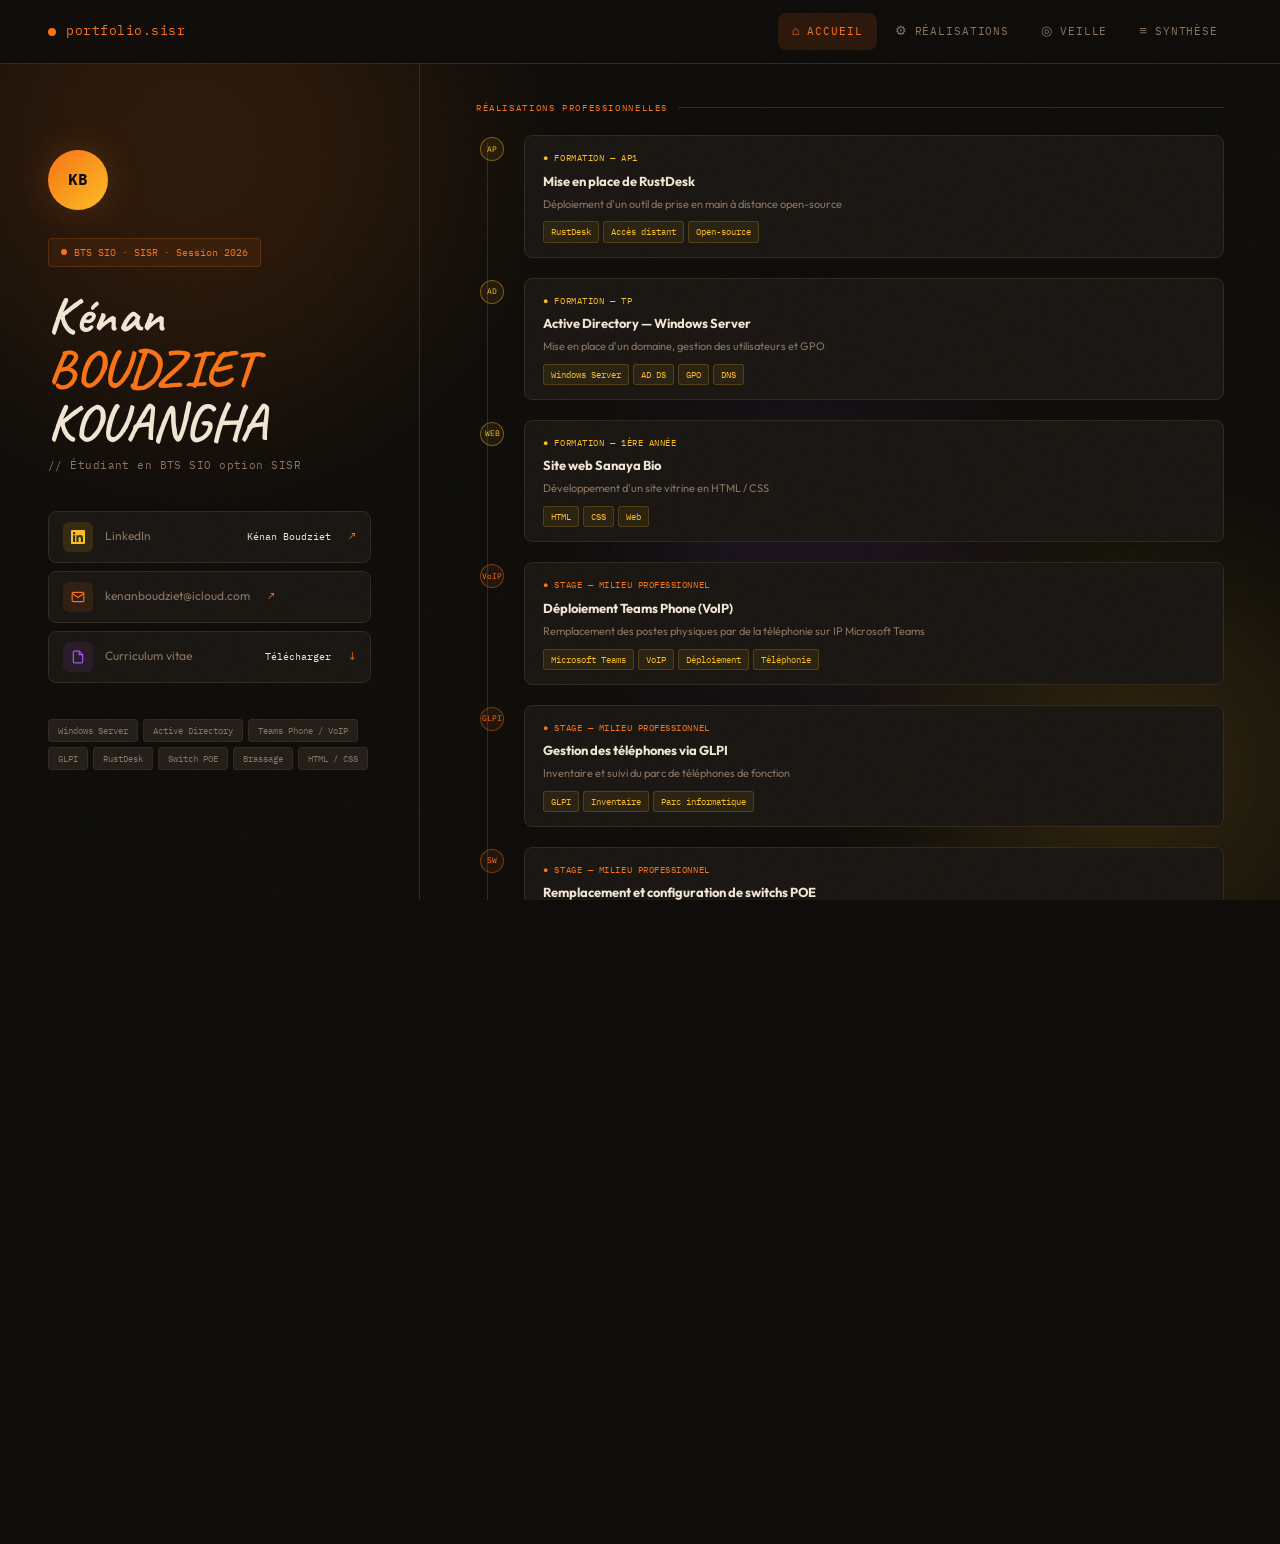
==== index.html @ 35368028 "Add files via upload" ====
<!DOCTYPE html>
<html lang="fr">
<head>
  <meta charset="UTF-8">
  <meta name="viewport" content="width=device-width, initial-scale=1.0">
  <title>Portfolio E5 — Kénan BOUDZIET KOUANGHA</title>
  <link rel="stylesheet" href="style.css">
  <style>
    html, body { height: 100%; margin: 0; overflow-x: hidden; }
    body > main { display: none; }

    /* ── ORBES ANIMÉES ── */
    .bg-orbs { position: fixed; inset: 0; pointer-events: none; z-index: 0; overflow: hidden; }
    .orb { position: absolute; border-radius: 50%; filter: blur(90px); opacity: .12; animation: drift 18s ease-in-out infinite; }
    .orb1 { width: 500px; height: 500px; background: var(--accent); top: -100px; left: -60px; animation-delay: 0s; }
    .orb2 { width: 380px; height: 380px; background: var(--accent2); bottom: -60px; right: -40px; animation-delay: -7s; }
    .orb3 { width: 280px; height: 280px; background: #a855f7; top: 45%; left: 52%; animation-delay: -13s; }
    @keyframes drift {
      0%,100% { transform: translate(0,0) scale(1); }
      33%  { transform: translate(28px,-36px) scale(1.07); }
      66%  { transform: translate(-18px,28px) scale(.94); }
    }

    /* ── LAYOUT SPLIT ── */
    .split {
      display: grid;
      grid-template-columns: 420px 1fr;
      min-height: 100vh;
      position: relative; z-index: 1;
    }

    /* ── PANEL GAUCHE ── */
    .left-panel {
      display: flex; flex-direction: column; justify-content: center;
      padding: 80px 48px 60px;
      border-right: 1px solid #242d40;
      position: sticky; top: 0; height: 100vh;
      overflow: hidden;
    }

    .avatar {
      width: 60px; height: 60px; border-radius: 50%;
      background: linear-gradient(135deg, var(--accent), var(--accent2));
      display: flex; align-items: center; justify-content: center;
      font-family: var(--mono); font-size: 16px; font-weight: 700;
      color: var(--bg); margin-bottom: 28px;
      box-shadow: 0 0 36px rgba(249,115,22,.22);
    }

    .badge-status {
      display: inline-flex; align-items: center; gap: 7px;
      background: rgba(249,115,22,.07); border: 1px solid rgba(249,115,22,.18);
      border-radius: 4px; padding: 5px 12px;
      font-family: var(--mono); font-size: 10px; color: var(--accent);
      width: fit-content; margin-bottom: 22px;
    }
    .badge-status .p { width: 6px; height: 6px; border-radius: 50%; background: var(--accent); animation: blink 2s ease infinite; }
    @keyframes blink { 0%,100%{opacity:1} 50%{opacity:.3} }

    .hero-name {
      font-family: var(--hand);
      font-size: clamp(38px, 4vw, 60px);
      font-weight: 800; line-height: 1.05;
      color: var(--text); margin-bottom: 6px;
      letter-spacing: .01em;
    }
    .hero-name .acc { color: var(--accent); }

    .hero-role {
      font-family: var(--mono); font-size: 11px;
      color: var(--muted); margin-bottom: 36px; letter-spacing: .04em;
    }

    /* ── LIENS ── */
    .links { display: flex; flex-direction: column; gap: 8px; margin-bottom: 36px; }
    .lk {
      display: flex; align-items: center; gap: 12px;
      padding: 10px 14px;
      border: 1px solid var(--border); border-radius: 8px;
      text-decoration: none; color: var(--muted);
      background: var(--surface); font-size: 12px;
      transition: all .2s;
    }
    .lk:hover { border-color: var(--accent); color: var(--accent); background: rgba(249,115,22,.04); transform: translateX(4px); }
    .lk-ico {
      width: 30px; height: 30px; border-radius: 6px; flex-shrink: 0;
      display: flex; align-items: center; justify-content: center; font-size: 14px;
    }
    .ic-li { background: rgba(251,191,36,.12); }
    .ic-ml { background: rgba(249,115,22,.1); }
    .ic-cv { background: rgba(168,85,247,.1); }
    .lk-val { font-family: var(--mono); font-size: 10px; color: var(--text); margin-left: auto; }
    .lk-arr { font-family: var(--mono); font-size: 11px; color: var(--accent); margin-left: 6px; }

    /* ── SKILLS ── */
    .skills { display: flex; flex-wrap: wrap; gap: 5px; }
    .sk {
      background: var(--surface2); border: 1px solid var(--border);
      border-radius: 3px; padding: 3px 9px;
      font-family: var(--mono); font-size: 9px; color: var(--muted);
      transition: all .2s; cursor: default;
    }
    .sk:hover { border-color: var(--accent); color: var(--accent); }

    /* ── PANEL DROIT ── */
    .right-panel {
      padding: 100px 56px 60px;
      overflow-y: auto;
    }

    .sec-lbl {
      font-family: var(--mono); font-size: 9px;
      letter-spacing: .18em; text-transform: uppercase;
      color: var(--accent); margin-bottom: 20px;
      display: flex; align-items: center; gap: 10px;
    }
    .sec-lbl::after { content:''; flex:1; height:1px; background: var(--border); }

    /* ── TIMELINE ── */
    .timeline { position: relative; padding-left: 4px; }
    .timeline::before {
      content: ''; position: absolute; left: 11px; top: 8px; bottom: 0;
      width: 1px; background: var(--border);
    }
    .tl { display: flex; gap: 20px; margin-bottom: 20px; position: relative; }
    .tl-dot {
      width: 24px; height: 24px; border-radius: 50%; flex-shrink: 0;
      border: 1px solid var(--border); background: var(--surface2);
      display: flex; align-items: center; justify-content: center;
      font-family: var(--mono); font-size: 8px; color: var(--accent);
      position: relative; z-index: 1; margin-top: 2px;
    }
    .tl-dot.pro { border-color: rgba(249,115,22,.4); background: rgba(249,115,22,.08); }
    .tl-dot.sch { border-color: rgba(251,191,36,.4); background: rgba(251,191,36,.08); color: var(--accent2); }
    .tl-card {
      flex: 1; background: var(--surface); border: 1px solid var(--border);
      border-radius: 8px; padding: 14px 18px;
      text-decoration: none; color: inherit; display: block;
      transition: border-color .2s, transform .15s;
    }
    .tl-card:hover { border-color: rgba(249,115,22,.3); transform: translateX(3px); }
    .tl-type { font-family: var(--mono); font-size: 9px; color: var(--accent); margin-bottom: 4px; letter-spacing: .06em; text-transform: uppercase; }
    .tl-type.b { color: var(--accent2); }
    .tl-title { font-size: 13px; font-weight: 700; color: var(--text); margin-bottom: 3px; }
    .tl-meta  { font-size: 11px; color: var(--muted); }
    .tl-tags  { display: flex; flex-wrap: wrap; gap: 4px; margin-top: 8px; }
    .tl-tag {
      background: rgba(251,191,36,.08); border: 1px solid rgba(251,191,36,.18);
      color: var(--accent2); border-radius: 3px; padding: 2px 7px;
      font-family: var(--mono); font-size: 9px;
    }

    /* ── NAV CARDS ── */
    .nav-grid { display: grid; grid-template-columns: 1fr 1fr; gap: 12px; }
    .nc {
      background: var(--surface); border: 1px solid var(--border);
      border-radius: 8px; padding: 16px 18px;
      text-decoration: none; color: inherit;
      transition: all .2s; position: relative; overflow: hidden;
    }
    .nc:hover { border-color: rgba(249,115,22,.35); background: rgba(249,115,22,.02); }
    .nc-num { font-family: var(--mono); font-size: 24px; font-weight: 700; color: rgba(249,115,22,.15); margin-bottom: 8px; }
    .nc-title { font-size: 13px; font-weight: 700; color: var(--text); margin-bottom: 3px; }
    .nc-desc  { font-size: 11px; color: var(--muted); }
    .nc-arr   { font-family: var(--mono); font-size: 11px; color: var(--accent); margin-top: 10px; }

    @media (max-width: 900px) {
      .split { grid-template-columns: 1fr; }
      .left-panel { position: static; height: auto; padding: 100px 24px 36px; border-right: none; border-bottom: 1px solid var(--border); }
      .right-panel { padding: 36px 24px 60px; }
      .nav-grid { grid-template-columns: 1fr; }
    }
  </style>
</head>
<body>

<div class="bg-orbs">
  <div class="orb orb1"></div>
  <div class="orb orb2"></div>
  <div class="orb orb3"></div>
</div>

<nav>
  <a href="index.html" class="nav-brand"><div class="dot"></div>portfolio.sisr</a>
  <ul class="nav-links">
    <li><a href="index.html" class="active"><span class="icon">⌂</span><span>Accueil</span></a></li>
    <li><a href="realisations.html"><span class="icon">⚙</span><span>Réalisations</span></a></li>
    <li><a href="veille.html"><span class="icon">◎</span><span>Veille</span></a></li>
    <li><a href="synthese.html"><span class="icon">≡</span><span>Synthèse</span></a></li>
  </ul>
</nav>

<div class="split">

  <!-- ══ GAUCHE ══ -->
  <aside class="left-panel">
    <div class="avatar">KB</div>

    <div class="badge-status"><div class="p"></div>BTS SIO · SISR · Session 2026</div>

    <h1 class="hero-name">
      Kénan<br>
      <span class="acc">BOUDZIET</span><br>
      KOUANGHA
    </h1>
    <div class="hero-role">// Étudiant en BTS SIO option SISR</div>

    <div class="links">
      <a href="https://linkedin.com/in/TON-PROFIL" target="_blank" class="lk">
        <div class="lk-ico ic-li">
          <svg width="14" height="14" fill="var(--accent2)" viewBox="0 0 24 24"><path d="M20.447 20.452h-3.554v-5.569c0-1.328-.027-3.037-1.852-3.037-1.853 0-2.136 1.445-2.136 2.939v5.667H9.351V9h3.414v1.561h.046c.477-.9 1.637-1.85 3.37-1.85 3.601 0 4.267 2.37 4.267 5.455v6.286zM5.337 7.433a2.062 2.062 0 0 1-2.063-2.065 2.064 2.064 0 1 1 2.063 2.065zm1.782 13.019H3.555V9h3.564v11.452zM22.225 0H1.771C.792 0 0 .774 0 1.729v20.542C0 23.227.792 24 1.771 24h20.451C23.2 24 24 23.227 24 22.271V1.729C24 .774 23.2 0 22.222 0h.003z"/></svg>
        </div>
        LinkedIn
        <span class="lk-val">Kénan Boudziet</span>
        <span class="lk-arr">↗</span>
      </a>
      <a href="mailto:kenanboudziet@icloud.com" class="lk">
        <div class="lk-ico ic-ml">
          <svg width="14" height="14" fill="none" stroke="var(--accent)" stroke-width="2" viewBox="0 0 24 24"><path d="M4 4h16c1.1 0 2 .9 2 2v12c0 1.1-.9 2-2 2H4c-1.1 0-2-.9-2-2V6c0-1.1.9-2 2-2z"/><polyline points="22,6 12,13 2,6"/></svg>
        </div>
        kenanboudziet@icloud.com
        <span class="lk-arr">↗</span>
      </a>
      <a href="assets/cv.pdf" target="_blank" class="lk">
        <div class="lk-ico ic-cv">
          <svg width="14" height="14" fill="none" stroke="#a855f7" stroke-width="2" viewBox="0 0 24 24"><path d="M14 2H6a2 2 0 0 0-2 2v16a2 2 0 0 0 2 2h12a2 2 0 0 0 2-2V8z"/><polyline points="14,2 14,8 20,8"/></svg>
        </div>
        Curriculum vitae
        <span class="lk-val">Télécharger</span>
        <span class="lk-arr">↓</span>
      </a>
    </div>

    <div class="skills">
      <span class="sk">Windows Server</span>
      <span class="sk">Active Directory</span>
      <span class="sk">Teams Phone / VoIP</span>
      <span class="sk">GLPI</span>
      <span class="sk">RustDesk</span>
      <span class="sk">Switch POE</span>
      <span class="sk">Brassage</span>
      <span class="sk">HTML / CSS</span>
    </div>
  </aside>

  <!-- ══ DROITE ══ -->
  <section class="right-panel">

    <div class="sec-lbl">Réalisations professionnelles</div>

    <div class="timeline">

      <!-- FORMATION -->
      <div class="tl">
        <div class="tl-dot sch">AP</div>
        <a href="realisations.html" class="tl-card">
          <div class="tl-type b">● Formation — AP1</div>
          <div class="tl-title">Mise en place de RustDesk</div>
          <div class="tl-meta">Déploiement d'un outil de prise en main à distance open-source</div>
          <div class="tl-tags"><span class="tl-tag">RustDesk</span><span class="tl-tag">Accès distant</span><span class="tl-tag">Open-source</span></div>
        </a>
      </div>

      <div class="tl">
        <div class="tl-dot sch">AD</div>
        <a href="realisations.html" class="tl-card">
          <div class="tl-type b">● Formation — TP</div>
          <div class="tl-title">Active Directory — Windows Server</div>
          <div class="tl-meta">Mise en place d'un domaine, gestion des utilisateurs et GPO</div>
          <div class="tl-tags"><span class="tl-tag">Windows Server</span><span class="tl-tag">AD DS</span><span class="tl-tag">GPO</span><span class="tl-tag">DNS</span></div>
        </a>
      </div>

      <div class="tl">
        <div class="tl-dot sch">WEB</div>
        <a href="realisations.html" class="tl-card">
          <div class="tl-type b">● Formation — 1ère année</div>
          <div class="tl-title">Site web Sanaya Bio</div>
          <div class="tl-meta">Développement d'un site vitrine en HTML / CSS</div>
          <div class="tl-tags"><span class="tl-tag">HTML</span><span class="tl-tag">CSS</span><span class="tl-tag">Web</span></div>
        </a>
      </div>

      <!-- STAGE -->
      <div class="tl">
        <div class="tl-dot pro">VoIP</div>
        <a href="realisations.html" class="tl-card">
          <div class="tl-type">● Stage — Milieu professionnel</div>
          <div class="tl-title">Déploiement Teams Phone (VoIP)</div>
          <div class="tl-meta">Remplacement des postes physiques par de la téléphonie sur IP Microsoft Teams</div>
          <div class="tl-tags"><span class="tl-tag">Microsoft Teams</span><span class="tl-tag">VoIP</span><span class="tl-tag">Déploiement</span><span class="tl-tag">Téléphonie</span></div>
        </a>
      </div>

      <div class="tl">
        <div class="tl-dot pro">GLPI</div>
        <a href="realisations.html" class="tl-card">
          <div class="tl-type">● Stage — Milieu professionnel</div>
          <div class="tl-title">Gestion des téléphones via GLPI</div>
          <div class="tl-meta">Inventaire et suivi du parc de téléphones de fonction</div>
          <div class="tl-tags"><span class="tl-tag">GLPI</span><span class="tl-tag">Inventaire</span><span class="tl-tag">Parc informatique</span></div>
        </a>
      </div>

      <div class="tl">
        <div class="tl-dot pro">SW</div>
        <a href="realisations.html" class="tl-card">
          <div class="tl-type">● Stage — Milieu professionnel</div>
          <div class="tl-title">Remplacement et configuration de switchs POE</div>
          <div class="tl-meta">Brassage, déballage, montage et configuration réseau de nouveaux équipements</div>
          <div class="tl-tags"><span class="tl-tag">Switch POE</span><span class="tl-tag">Brassage</span><span class="tl-tag">Réseau</span><span class="tl-tag">Configuration</span></div>
        </a>
      </div>

    </div>

    <div style="height:1px;background:#242d40;margin:36px 0;"></div>

    <div class="sec-lbl">Sections du portfolio</div>
    <div class="nav-grid">
      <a href="realisations.html" class="nc">
        <div class="nc-num">01</div>
        <div class="nc-title">Réalisations</div>
        <div class="nc-desc">Fiches détaillées de chaque réalisation</div>
        <div class="nc-arr">Voir →</div>
      </a>
      <a href="veille.html" class="nc">
        <div class="nc-num">02</div>
        <div class="nc-title">Veille technologique</div>
        <div class="nc-desc">Articles et démarche de veille</div>
        <div class="nc-arr">Voir →</div>
      </a>
      <a href="synthese.html" class="nc">
        <div class="nc-num">03</div>
        <div class="nc-title">Tableau de synthèse</div>
        <div class="nc-desc">Compétences mobilisées + PDF officiel</div>
        <div class="nc-arr">Voir →</div>
      </a>
      <a href="assets/tableau_synthese.pdf" target="_blank" class="nc">
        <div class="nc-num">↓</div>
        <div class="nc-title">Document officiel</div>
        <div class="nc-desc">Télécharger le tableau de synthèse PDF</div>
        <div class="nc-arr">Télécharger →</div>
      </a>
    </div>

  </section>

</div>

<footer>
  Portfolio E5 · Kénan BOUDZIET KOUANGHA · BTS SIO SISR · Session 2026
</footer>

</body>
</html>
---- style.css ----
@import url('https://fonts.googleapis.com/css2?family=IBM+Plex+Mono:wght@400;600&family=Outfit:wght@400;600;700;800&family=Caveat:wght@700;800&display=swap');

:root {
  --bg: #0f0d0a;
  --surface: #1a1612;
  --surface2: #231e18;
  --border: #33291e;
  --accent: #f97316;
  --accent-dim: rgba(249,115,22,.12);
  --accent2: #fbbf24;
  --accent2-dim: rgba(251,191,36,.10);
  --text: #f0e6d3;
  --muted: #8a7560;
  --mono: 'IBM Plex Mono', monospace;
  --sans: 'Outfit', sans-serif;
  --hand: 'Caveat', cursive;
  --nav-h: 64px;
  --radius: 8px;
  --max: 1080px;
}

* { margin: 0; padding: 0; box-sizing: border-box; }
html { scroll-behavior: smooth; height: 100%; }

body {
  background: var(--bg);
  color: var(--text);
  font-family: var(--sans);
  font-size: 15px;
  line-height: 1.7;
  overflow-x: hidden;
  min-height: 100vh;
  width: 100%;
}

/* ── NOISE ── */
body::after {
  content: '';
  position: fixed; inset: 0; pointer-events: none; z-index: 999;
  background-image: url("data:image/svg+xml,%3Csvg viewBox='0 0 200 200' xmlns='http://www.w3.org/2000/svg'%3E%3Cfilter id='n'%3E%3CfeTurbulence type='fractalNoise' baseFrequency='.85' numOctaves='4' stitchTiles='stitch'/%3E%3C/filter%3E%3Crect width='100%25' height='100%25' filter='url(%23n)' opacity='.04'/%3E%3C/svg%3E");
  opacity: .5;
}

/* ── SCROLLBAR ── */
::-webkit-scrollbar { width: 4px; }
::-webkit-scrollbar-track { background: var(--bg); }
::-webkit-scrollbar-thumb { background: var(--accent); border-radius: 2px; }

/* ── NAV ── */
nav {
  position: fixed; top: 0; left: 0; right: 0; z-index: 200;
  height: var(--nav-h);
  display: flex; align-items: center;
  padding: 0 48px;
  background: rgba(15,13,10,.92);
  backdrop-filter: blur(14px);
  border-bottom: 1px solid var(--border);
}

.nav-brand {
  font-family: var(--mono);
  font-size: 13px;
  color: var(--accent);
  text-decoration: none;
  letter-spacing: .04em;
  margin-right: auto;
  display: flex; align-items: center; gap: 10px;
}
.nav-brand .dot {
  width: 8px; height: 8px;
  border-radius: 50%; background: var(--accent);
  animation: blink 2.5s ease infinite;
}
@keyframes blink { 0%,100%{opacity:1} 50%{opacity:.3} }

.nav-links { display: flex; list-style: none; gap: 4px; }
.nav-links a {
  display: flex; align-items: center; gap: 7px;
  padding: 7px 14px;
  font-family: var(--mono); font-size: 11px;
  letter-spacing: .08em; text-transform: uppercase;
  color: var(--muted); text-decoration: none;
  border-radius: var(--radius);
  transition: color .2s, background .2s;
}
.nav-links a:hover { color: var(--text); background: var(--surface2); }
.nav-links a.active { color: var(--accent); background: var(--accent-dim); }
.nav-links a .icon { font-size: 13px; }

/* ── LAYOUT ── */
main {
  max-width: var(--max);
  margin: 0 auto;
  padding: calc(var(--nav-h) + 64px) 48px 80px;
  min-height: 100vh;
}

/* ── TYPOGRAPHY ── */
.page-label {
  font-family: var(--mono); font-size: 10px;
  letter-spacing: .18em; text-transform: uppercase;
  color: var(--accent); margin-bottom: 10px;
  display: flex; align-items: center; gap: 10px;
}
.page-label::before { content: '//'; opacity: .45; }

.page-title {
  font-size: clamp(28px, 4vw, 48px);
  font-weight: 800; line-height: 1.1;
  color: var(--text); margin-bottom: 48px;
}
.page-title em { font-style: normal; color: var(--accent); }

/* ── CARDS ── */
.card {
  background: var(--surface); border: 1px solid var(--border);
  border-radius: var(--radius); padding: 28px 32px;
  transition: border-color .2s, transform .2s;
}
.card:hover { border-color: rgba(249,115,22,.3); transform: translateY(-2px); }

/* ── TAGS ── */
.tag {
  display: inline-block;
  background: var(--accent2-dim);
  border: 1px solid rgba(251,191,36,.22);
  color: var(--accent2); border-radius: 3px;
  padding: 2px 10px; font-family: var(--mono); font-size: 10px;
}
.tag.green {
  background: var(--accent-dim);
  border-color: rgba(249,115,22,.25);
  color: var(--accent);
}

/* ── BUTTONS ── */
.btn {
  display: inline-flex; align-items: center; gap: 8px;
  padding: 10px 20px; border-radius: var(--radius);
  font-family: var(--mono); font-size: 12px;
  letter-spacing: .06em; text-decoration: none;
  transition: all .2s; cursor: pointer;
}
.btn-primary { background: var(--accent); color: #0f0d0a; font-weight: 600; }
.btn-primary:hover { background: #ea6c0a; transform: translateY(-1px); }
.btn-outline { background: transparent; border: 1px solid var(--border); color: var(--muted); }
.btn-outline:hover { border-color: var(--accent); color: var(--accent); }

/* ── DIVIDER ── */
hr.divider { border: none; border-top: 1px solid var(--border); margin: 48px 0; }

/* ── SECTION HEAD ── */
.section-head {
  font-family: var(--mono); font-size: 10px;
  letter-spacing: .15em; text-transform: uppercase;
  color: var(--accent); margin-bottom: 16px;
  display: flex; align-items: center; gap: 12px;
}
.section-head::after { content: ''; flex: 1; height: 1px; background: var(--border); }

/* ── BILAN ── */
.bilan {
  background: var(--surface2);
  border-left: 3px solid var(--accent);
  border-radius: 0 var(--radius) var(--radius) 0;
  padding: 16px 20px; font-size: 13px; color: var(--muted);
}
.bilan strong { color: var(--text); }

/* ── TASK LIST ── */
.task-list { list-style: none; }
.task-list li {
  padding: 9px 0;
  border-bottom: 1px solid rgba(51,41,30,.7);
  font-size: 13px; color: var(--muted);
  display: flex; align-items: flex-start; gap: 12px;
}
.task-list li:last-child { border-bottom: none; }
.task-list li::before {
  content: '›'; color: var(--accent);
  font-family: var(--mono); font-size: 14px;
  flex-shrink: 0; margin-top: 1px;
}

/* ── TABLE ── */
.table-wrap { overflow-x: auto; }
table { width: 100%; border-collapse: collapse; font-size: 12px; }
thead tr { background: var(--surface2); }
th {
  font-family: var(--mono); font-size: 10px;
  letter-spacing: .1em; text-transform: uppercase;
  color: var(--accent); padding: 13px 16px; text-align: left;
  border-bottom: 1px solid var(--border); white-space: nowrap;
}
td {
  padding: 13px 16px; border-bottom: 1px solid var(--border);
  color: var(--muted); vertical-align: middle;
}
tr:hover td { background: rgba(249,115,22,.02); }

/* ── FOOTER ── */
footer {
  border-top: 1px solid var(--border);
  text-align: center; padding: 32px 48px;
  font-family: var(--mono); font-size: 11px; color: var(--muted);
}
footer a { color: var(--accent); text-decoration: none; }

/* ── FADE ── */
.fade { animation: fadeUp .5s ease both; }
@keyframes fadeUp {
  from { opacity: 0; transform: translateY(16px); }
  to   { opacity: 1; transform: translateY(0); }
}

/* ── RESPONSIVE ── */
@media (max-width: 768px) {
  nav { padding: 0 20px; }
  .nav-links a span { display: none; }
  main { padding: calc(var(--nav-h) + 40px) 20px 60px; }
  .page-title { margin-bottom: 32px; }
}
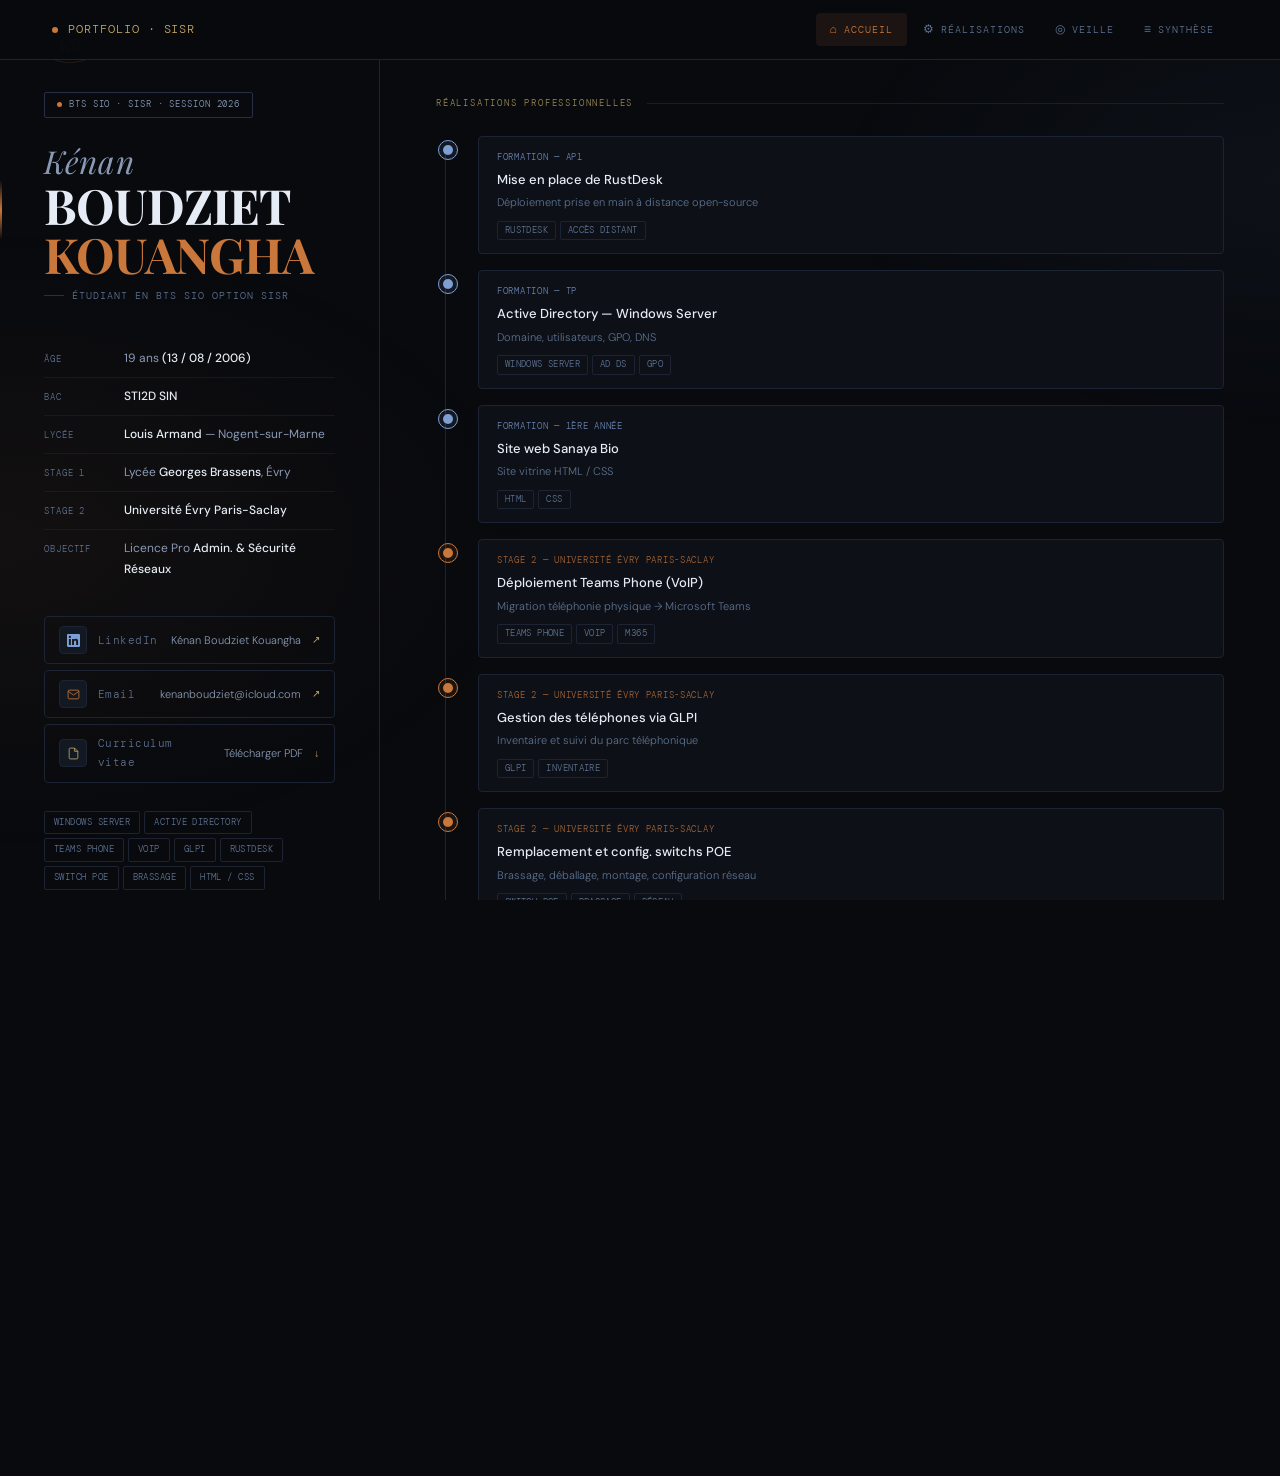
==== commit ffa25db2: "Add files via upload" ====
--- a/index.html
+++ b/index.html
@@ -3,170 +3,232 @@
 <head>
   <meta charset="UTF-8">
   <meta name="viewport" content="width=device-width, initial-scale=1.0">
-  <title>Portfolio E5 — Kénan BOUDZIET KOUANGHA</title>
+  <title>Kénan BOUDZIET KOUANGHA — Portfolio BTS SIO SISR</title>
+  <meta name="description" content="Portfolio de Kénan BOUDZIET KOUANGHA, étudiant en BTS SIO option SISR au Lycée Louis Armand de Nogent-sur-Marne. Réalisations professionnelles, veille technologique et tableau de synthèse pour l'épreuve E5 session 2026.">
+  <meta name="keywords" content="Kénan BOUDZIET KOUANGHA, portfolio BTS SIO SISR, épreuve E5, BTS SIO 2026, Lycée Louis Armand, Nogent-sur-Marne, administration systèmes réseaux">
+  <meta name="author" content="Kénan BOUDZIET KOUANGHA">
+  <meta name="robots" content="index, follow">
+  <link rel="canonical" href="https://kenansio.github.io/kenanboudziet/">
+  <meta property="og:type" content="website">
+  <meta property="og:title" content="Kénan BOUDZIET KOUANGHA — Portfolio BTS SIO SISR">
+  <meta property="og:description" content="Portfolio E5 de Kénan BOUDZIET KOUANGHA — BTS SIO SISR, Lycée Louis Armand, Session 2026.">
+  <meta property="og:url" content="https://kenansio.github.io/kenanboudziet/">
+  <script type="application/ld+json">
+  {
+    "@context": "https://schema.org",
+    "@type": "Person",
+    "name": "Kénan BOUDZIET KOUANGHA",
+    "email": "kenanboudziet@icloud.com",
+    "url": "https://kenansio.github.io/kenanboudziet/",
+    "sameAs": ["https://www.linkedin.com/in/kénan-boudziet-kouangha-67070a3b7"],
+    "jobTitle": "Étudiant BTS SIO SISR",
+    "alumniOf": { "@type": "EducationalOrganization", "name": "Lycée Louis Armand", "address": "Nogent-sur-Marne" }
+  }
+  </script>
   <link rel="stylesheet" href="style.css">
   <style>
     html, body { height: 100%; margin: 0; overflow-x: hidden; }
     body > main { display: none; }
 
-    /* ── ORBES ANIMÉES ── */
-    .bg-orbs { position: fixed; inset: 0; pointer-events: none; z-index: 0; overflow: hidden; }
-    .orb { position: absolute; border-radius: 50%; filter: blur(90px); opacity: .12; animation: drift 18s ease-in-out infinite; }
-    .orb1 { width: 500px; height: 500px; background: var(--accent); top: -100px; left: -60px; animation-delay: 0s; }
-    .orb2 { width: 380px; height: 380px; background: var(--accent2); bottom: -60px; right: -40px; animation-delay: -7s; }
-    .orb3 { width: 280px; height: 280px; background: #a855f7; top: 45%; left: 52%; animation-delay: -13s; }
-    @keyframes drift {
-      0%,100% { transform: translate(0,0) scale(1); }
-      33%  { transform: translate(28px,-36px) scale(1.07); }
-      66%  { transform: translate(-18px,28px) scale(.94); }
-    }
-
-    /* ── LAYOUT SPLIT ── */
+    /* ── FOND ── */
+    .bg-layer {
+      position: fixed; inset: 0; pointer-events: none; z-index: 0;
+      background:
+        radial-gradient(ellipse 60% 50% at 0% 60%, rgba(201,119,58,.06) 0%, transparent 70%),
+        radial-gradient(ellipse 50% 40% at 100% 20%, rgba(126,159,212,.05) 0%, transparent 70%);
+    }
+
+    /* ── SPLIT ── */
     .split {
       display: grid;
-      grid-template-columns: 420px 1fr;
+      grid-template-columns: 380px 1fr;
       min-height: 100vh;
       position: relative; z-index: 1;
     }
 
-    /* ── PANEL GAUCHE ── */
+    /* ── GAUCHE ── */
     .left-panel {
       display: flex; flex-direction: column; justify-content: center;
-      padding: 80px 48px 60px;
-      border-right: 1px solid #242d40;
+      padding: 80px 44px 60px;
+      border-right: 1px solid var(--border);
       position: sticky; top: 0; height: 100vh;
       overflow: hidden;
     }
 
-    .avatar {
-      width: 60px; height: 60px; border-radius: 50%;
-      background: linear-gradient(135deg, var(--accent), var(--accent2));
+    /* Ligne décorative */
+    .left-panel::before {
+      content: '';
+      position: absolute; top: 20%; left: 0;
+      width: 2px; height: 60px;
+      background: linear-gradient(to bottom, transparent, var(--accent), transparent);
+    }
+
+    .initials {
+      width: 52px; height: 52px; border-radius: 50%;
+      border: 1px solid var(--border2);
       display: flex; align-items: center; justify-content: center;
-      font-family: var(--mono); font-size: 16px; font-weight: 700;
-      color: var(--bg); margin-bottom: 28px;
-      box-shadow: 0 0 36px rgba(249,115,22,.22);
-    }
-
-    .badge-status {
+      font-family: var(--serif); font-size: 16px; font-weight: 700;
+      color: var(--gold); margin-bottom: 32px;
+      position: relative;
+    }
+    .initials::after {
+      content: '';
+      position: absolute; inset: -4px; border-radius: 50%;
+      border: 1px solid rgba(201,119,58,.15);
+    }
+
+    .status-pill {
       display: inline-flex; align-items: center; gap: 7px;
-      background: rgba(249,115,22,.07); border: 1px solid rgba(249,115,22,.18);
-      border-radius: 4px; padding: 5px 12px;
-      font-family: var(--mono); font-size: 10px; color: var(--accent);
-      width: fit-content; margin-bottom: 22px;
-    }
-    .badge-status .p { width: 6px; height: 6px; border-radius: 50%; background: var(--accent); animation: blink 2s ease infinite; }
-    @keyframes blink { 0%,100%{opacity:1} 50%{opacity:.3} }
-
+      border: 1px solid var(--border2);
+      border-radius: 2px; padding: 4px 12px;
+      font-family: var(--mono); font-size: 9px;
+      color: var(--muted2); letter-spacing: .1em; text-transform: uppercase;
+      width: fit-content; margin-bottom: 28px;
+    }
+    .status-pill .live {
+      width: 5px; height: 5px; border-radius: 50%;
+      background: var(--accent); animation: blink 3s ease infinite;
+    }
+
+    /* NOM — Playfair Display grande taille */
     .hero-name {
-      font-family: var(--hand);
-      font-size: clamp(38px, 4vw, 60px);
-      font-weight: 800; line-height: 1.05;
-      color: var(--text); margin-bottom: 6px;
-      letter-spacing: .01em;
-    }
-    .hero-name .acc { color: var(--accent); }
-
-    .hero-role {
-      font-family: var(--mono); font-size: 11px;
-      color: var(--muted); margin-bottom: 36px; letter-spacing: .04em;
-    }
+      font-family: var(--serif);
+      font-size: clamp(32px, 3.8vw, 52px);
+      font-weight: 700; line-height: 1.0;
+      letter-spacing: -.02em;
+      color: var(--text); margin-bottom: 8px;
+    }
+    .hero-name .first { display: block; font-style: italic; color: var(--muted2); font-size: .65em; font-weight: 400; letter-spacing: .02em; margin-bottom: 4px; }
+    .hero-name .last1 { display: block; color: var(--text); }
+    .hero-name .last2 { display: block; color: var(--accent); }
+
+    .hero-sub {
+      font-family: var(--mono); font-size: 10px;
+      color: var(--muted); letter-spacing: .1em; text-transform: uppercase;
+      margin-bottom: 36px;
+      display: flex; align-items: center; gap: 8px;
+    }
+    .hero-sub::before { content: ''; width: 20px; height: 1px; background: var(--border2); display: inline-block; }
+
+    /* ── INFOS ── */
+    .infos { display: flex; flex-direction: column; gap: 0; margin-bottom: 28px; }
+    .info-row {
+      display: flex; align-items: baseline; gap: 10px;
+      padding: 8px 0; border-bottom: 1px solid rgba(28,35,51,.6);
+      font-size: 12px;
+    }
+    .info-row:last-child { border-bottom: none; }
+    .info-key {
+      font-family: var(--mono); font-size: 9px;
+      color: var(--muted); letter-spacing: .1em; text-transform: uppercase;
+      width: 70px; flex-shrink: 0;
+    }
+    .info-val { color: var(--muted2); font-weight: 400; }
+    .info-val strong { color: var(--text); font-weight: 500; }
 
     /* ── LIENS ── */
-    .links { display: flex; flex-direction: column; gap: 8px; margin-bottom: 36px; }
+    .links { display: flex; flex-direction: column; gap: 6px; margin-bottom: 28px; }
     .lk {
-      display: flex; align-items: center; gap: 12px;
-      padding: 10px 14px;
-      border: 1px solid var(--border); border-radius: 8px;
-      text-decoration: none; color: var(--muted);
-      background: var(--surface); font-size: 12px;
+      display: flex; align-items: center; gap: 11px;
+      padding: 9px 14px;
+      border: 1px solid var(--border); border-radius: var(--radius);
+      text-decoration: none; color: var(--muted2);
+      background: transparent; font-size: 12px;
       transition: all .2s;
     }
-    .lk:hover { border-color: var(--accent); color: var(--accent); background: rgba(249,115,22,.04); transform: translateX(4px); }
+    .lk:hover { border-color: var(--border2); color: var(--text); background: var(--surface); }
     .lk-ico {
-      width: 30px; height: 30px; border-radius: 6px; flex-shrink: 0;
-      display: flex; align-items: center; justify-content: center; font-size: 14px;
-    }
-    .ic-li { background: rgba(251,191,36,.12); }
-    .ic-ml { background: rgba(249,115,22,.1); }
-    .ic-cv { background: rgba(168,85,247,.1); }
-    .lk-val { font-family: var(--mono); font-size: 10px; color: var(--text); margin-left: auto; }
-    .lk-arr { font-family: var(--mono); font-size: 11px; color: var(--accent); margin-left: 6px; }
+      width: 28px; height: 28px; border-radius: var(--radius);
+      display: flex; align-items: center; justify-content: center;
+      font-size: 13px; flex-shrink: 0;
+      background: var(--surface2); border: 1px solid var(--border);
+    }
+    .lk-label { flex: 1; font-size: 11px; color: var(--muted); font-family: var(--mono); letter-spacing: .04em; }
+    .lk-val { font-size: 11px; color: var(--muted2); }
+    .lk-arr { font-family: var(--mono); font-size: 10px; color: var(--gold); }
 
     /* ── SKILLS ── */
-    .skills { display: flex; flex-wrap: wrap; gap: 5px; }
+    .skills { display: flex; flex-wrap: wrap; gap: 4px; }
     .sk {
-      background: var(--surface2); border: 1px solid var(--border);
-      border-radius: 3px; padding: 3px 9px;
-      font-family: var(--mono); font-size: 9px; color: var(--muted);
+      background: transparent; border: 1px solid var(--border);
+      border-radius: 2px; padding: 3px 9px;
+      font-family: var(--mono); font-size: 9px;
+      color: var(--muted); letter-spacing: .05em; text-transform: uppercase;
       transition: all .2s; cursor: default;
     }
-    .sk:hover { border-color: var(--accent); color: var(--accent); }
-
-    /* ── PANEL DROIT ── */
-    .right-panel {
-      padding: 100px 56px 60px;
-      overflow-y: auto;
-    }
+    .sk:hover { border-color: var(--border2); color: var(--muted2); }
+
+    /* ── DROITE ── */
+    .right-panel { padding: 96px 56px 60px; overflow-y: auto; }
 
     .sec-lbl {
       font-family: var(--mono); font-size: 9px;
-      letter-spacing: .18em; text-transform: uppercase;
-      color: var(--accent); margin-bottom: 20px;
-      display: flex; align-items: center; gap: 10px;
+      letter-spacing: .2em; text-transform: uppercase;
+      color: var(--gold); margin-bottom: 24px;
+      display: flex; align-items: center; gap: 14px; opacity: .8;
     }
     .sec-lbl::after { content:''; flex:1; height:1px; background: var(--border); }
 
     /* ── TIMELINE ── */
-    .timeline { position: relative; padding-left: 4px; }
+    .timeline { position: relative; padding-left: 2px; }
     .timeline::before {
-      content: ''; position: absolute; left: 11px; top: 8px; bottom: 0;
+      content: ''; position: absolute; left: 9px; top: 10px; bottom: 0;
       width: 1px; background: var(--border);
     }
-    .tl { display: flex; gap: 20px; margin-bottom: 20px; position: relative; }
+    .tl { display: flex; gap: 20px; margin-bottom: 16px; position: relative; }
     .tl-dot {
-      width: 24px; height: 24px; border-radius: 50%; flex-shrink: 0;
-      border: 1px solid var(--border); background: var(--surface2);
-      display: flex; align-items: center; justify-content: center;
-      font-family: var(--mono); font-size: 8px; color: var(--accent);
-      position: relative; z-index: 1; margin-top: 2px;
-    }
-    .tl-dot.pro { border-color: rgba(249,115,22,.4); background: rgba(249,115,22,.08); }
-    .tl-dot.sch { border-color: rgba(251,191,36,.4); background: rgba(251,191,36,.08); color: var(--accent2); }
+      width: 20px; height: 20px; border-radius: 50%; flex-shrink: 0;
+      border: 1px solid var(--border); background: var(--bg);
+      position: relative; z-index: 1; margin-top: 4px;
+    }
+    .tl-dot.pro { border-color: var(--accent); background: rgba(201,119,58,.1); }
+    .tl-dot.sch { border-color: var(--accent2); background: rgba(126,159,212,.1); }
+    .tl-dot.pro::after, .tl-dot.sch::after {
+      content: ''; position: absolute; inset: 4px;
+      border-radius: 50%; background: currentColor;
+    }
+    .tl-dot.pro { color: var(--accent); }
+    .tl-dot.sch { color: var(--accent2); }
+
     .tl-card {
       flex: 1; background: var(--surface); border: 1px solid var(--border);
-      border-radius: 8px; padding: 14px 18px;
+      border-radius: var(--radius); padding: 13px 18px;
       text-decoration: none; color: inherit; display: block;
-      transition: border-color .2s, transform .15s;
-    }
-    .tl-card:hover { border-color: rgba(249,115,22,.3); transform: translateX(3px); }
-    .tl-type { font-family: var(--mono); font-size: 9px; color: var(--accent); margin-bottom: 4px; letter-spacing: .06em; text-transform: uppercase; }
+      transition: border-color .2s;
+    }
+    .tl-card:hover { border-color: var(--border2); }
+    .tl-type { font-family: var(--mono); font-size: 9px; color: var(--accent); margin-bottom: 3px; letter-spacing: .08em; text-transform: uppercase; opacity: .8; }
     .tl-type.b { color: var(--accent2); }
-    .tl-title { font-size: 13px; font-weight: 700; color: var(--text); margin-bottom: 3px; }
+    .tl-title { font-size: 13px; font-weight: 500; color: var(--text); margin-bottom: 2px; }
     .tl-meta  { font-size: 11px; color: var(--muted); }
     .tl-tags  { display: flex; flex-wrap: wrap; gap: 4px; margin-top: 8px; }
     .tl-tag {
-      background: rgba(251,191,36,.08); border: 1px solid rgba(251,191,36,.18);
-      color: var(--accent2); border-radius: 3px; padding: 2px 7px;
-      font-family: var(--mono); font-size: 9px;
+      background: transparent; border: 1px solid var(--border);
+      color: var(--muted); border-radius: 2px; padding: 1px 7px;
+      font-family: var(--mono); font-size: 9px; letter-spacing: .04em; text-transform: uppercase;
     }
 
     /* ── NAV CARDS ── */
-    .nav-grid { display: grid; grid-template-columns: 1fr 1fr; gap: 12px; }
+    .nav-grid { display: grid; grid-template-columns: 1fr 1fr; gap: 10px; }
     .nc {
       background: var(--surface); border: 1px solid var(--border);
-      border-radius: 8px; padding: 16px 18px;
+      border-radius: var(--radius); padding: 16px 18px;
       text-decoration: none; color: inherit;
-      transition: all .2s; position: relative; overflow: hidden;
-    }
-    .nc:hover { border-color: rgba(249,115,22,.35); background: rgba(249,115,22,.02); }
-    .nc-num { font-family: var(--mono); font-size: 24px; font-weight: 700; color: rgba(249,115,22,.15); margin-bottom: 8px; }
-    .nc-title { font-size: 13px; font-weight: 700; color: var(--text); margin-bottom: 3px; }
-    .nc-desc  { font-size: 11px; color: var(--muted); }
-    .nc-arr   { font-family: var(--mono); font-size: 11px; color: var(--accent); margin-top: 10px; }
+      transition: border-color .2s; position: relative;
+    }
+    .nc:hover { border-color: var(--border2); }
+    .nc-num {
+      font-family: var(--serif); font-size: 28px; font-weight: 700;
+      color: rgba(196,169,106,.08); margin-bottom: 8px;
+      line-height: 1;
+    }
+    .nc-title { font-size: 13px; font-weight: 500; color: var(--text); margin-bottom: 3px; }
+    .nc-desc  { font-size: 11px; color: var(--muted); line-height: 1.5; }
+    .nc-arr   { font-family: var(--mono); font-size: 10px; color: var(--gold); margin-top: 12px; display: block; }
 
     @media (max-width: 900px) {
       .split { grid-template-columns: 1fr; }
-      .left-panel { position: static; height: auto; padding: 100px 24px 36px; border-right: none; border-bottom: 1px solid var(--border); }
+      .left-panel { position: static; height: auto; padding: 96px 24px 36px; border-right: none; border-bottom: 1px solid var(--border); }
       .right-panel { padding: 36px 24px 60px; }
       .nav-grid { grid-template-columns: 1fr; }
     }
@@ -174,14 +236,10 @@
 </head>
 <body>
 
-<div class="bg-orbs">
-  <div class="orb orb1"></div>
-  <div class="orb orb2"></div>
-  <div class="orb orb3"></div>
-</div>
+<div class="bg-layer"></div>
 
 <nav>
-  <a href="index.html" class="nav-brand"><div class="dot"></div>portfolio.sisr</a>
+  <a href="index.html" class="nav-brand"><div class="dot"></div>Portfolio · SISR</a>
   <ul class="nav-links">
     <li><a href="index.html" class="active"><span class="icon">⌂</span><span>Accueil</span></a></li>
     <li><a href="realisations.html"><span class="icon">⚙</span><span>Réalisations</span></a></li>
@@ -194,39 +252,68 @@
 
   <!-- ══ GAUCHE ══ -->
   <aside class="left-panel">
-    <div class="avatar">KB</div>
-
-    <div class="badge-status"><div class="p"></div>BTS SIO · SISR · Session 2026</div>
+
+    <div class="initials">KB</div>
+
+    <div class="status-pill"><div class="live"></div>BTS SIO · SISR · Session 2026</div>
 
     <h1 class="hero-name">
-      Kénan<br>
-      <span class="acc">BOUDZIET</span><br>
-      KOUANGHA
+      <span class="first">Kénan</span>
+      <span class="last1">BOUDZIET</span>
+      <span class="last2">KOUANGHA</span>
     </h1>
-    <div class="hero-role">// Étudiant en BTS SIO option SISR</div>
+    <div class="hero-sub">Étudiant en BTS SIO option SISR</div>
+
+    <div class="infos">
+      <div class="info-row">
+        <span class="info-key">Âge</span>
+        <span class="info-val">19 ans <strong>(13 / 08 / 2006)</strong></span>
+      </div>
+      <div class="info-row">
+        <span class="info-key">Bac</span>
+        <span class="info-val"><strong>STI2D SIN</strong></span>
+      </div>
+      <div class="info-row">
+        <span class="info-key">Lycée</span>
+        <span class="info-val"><strong>Louis Armand</strong> — Nogent-sur-Marne</span>
+      </div>
+      <div class="info-row">
+        <span class="info-key">Stage 1</span>
+        <span class="info-val">Lycée <strong>Georges Brassens</strong>, Évry</span>
+      </div>
+      <div class="info-row">
+        <span class="info-key">Stage 2</span>
+        <span class="info-val"><strong>Université Évry Paris-Saclay</strong></span>
+      </div>
+      <div class="info-row">
+        <span class="info-key">Objectif</span>
+        <span class="info-val">Licence Pro <strong>Admin. & Sécurité Réseaux</strong></span>
+      </div>
+    </div>
 
     <div class="links">
-      <a href="https://linkedin.com/in/TON-PROFIL" target="_blank" class="lk">
-        <div class="lk-ico ic-li">
-          <svg width="14" height="14" fill="var(--accent2)" viewBox="0 0 24 24"><path d="M20.447 20.452h-3.554v-5.569c0-1.328-.027-3.037-1.852-3.037-1.853 0-2.136 1.445-2.136 2.939v5.667H9.351V9h3.414v1.561h.046c.477-.9 1.637-1.85 3.37-1.85 3.601 0 4.267 2.37 4.267 5.455v6.286zM5.337 7.433a2.062 2.062 0 0 1-2.063-2.065 2.064 2.064 0 1 1 2.063 2.065zm1.782 13.019H3.555V9h3.564v11.452zM22.225 0H1.771C.792 0 0 .774 0 1.729v20.542C0 23.227.792 24 1.771 24h20.451C23.2 24 24 23.227 24 22.271V1.729C24 .774 23.2 0 22.222 0h.003z"/></svg>
+      <a href="https://www.linkedin.com/in/kénan-boudziet-kouangha-67070a3b7" target="_blank" class="lk">
+        <div class="lk-ico">
+          <svg width="13" height="13" fill="#7e9fd4" viewBox="0 0 24 24"><path d="M20.447 20.452h-3.554v-5.569c0-1.328-.027-3.037-1.852-3.037-1.853 0-2.136 1.445-2.136 2.939v5.667H9.351V9h3.414v1.561h.046c.477-.9 1.637-1.85 3.37-1.85 3.601 0 4.267 2.37 4.267 5.455v6.286zM5.337 7.433a2.062 2.062 0 0 1-2.063-2.065 2.064 2.064 0 1 1 2.063 2.065zm1.782 13.019H3.555V9h3.564v11.452zM22.225 0H1.771C.792 0 0 .774 0 1.729v20.542C0 23.227.792 24 1.771 24h20.451C23.2 24 24 23.227 24 22.271V1.729C24 .774 23.2 0 22.222 0h.003z"/></svg>
         </div>
-        LinkedIn
-        <span class="lk-val">Kénan Boudziet</span>
+        <span class="lk-label">LinkedIn</span>
+        <span class="lk-val">Kénan Boudziet Kouangha</span>
         <span class="lk-arr">↗</span>
       </a>
       <a href="mailto:kenanboudziet@icloud.com" class="lk">
-        <div class="lk-ico ic-ml">
-          <svg width="14" height="14" fill="none" stroke="var(--accent)" stroke-width="2" viewBox="0 0 24 24"><path d="M4 4h16c1.1 0 2 .9 2 2v12c0 1.1-.9 2-2 2H4c-1.1 0-2-.9-2-2V6c0-1.1.9-2 2-2z"/><polyline points="22,6 12,13 2,6"/></svg>
+        <div class="lk-ico">
+          <svg width="13" height="13" fill="none" stroke="var(--accent)" stroke-width="1.5" viewBox="0 0 24 24"><path d="M4 4h16c1.1 0 2 .9 2 2v12c0 1.1-.9 2-2 2H4c-1.1 0-2-.9-2-2V6c0-1.1.9-2 2-2z"/><polyline points="22,6 12,13 2,6"/></svg>
         </div>
-        kenanboudziet@icloud.com
+        <span class="lk-label">Email</span>
+        <span class="lk-val">kenanboudziet@icloud.com</span>
         <span class="lk-arr">↗</span>
       </a>
       <a href="assets/cv.pdf" target="_blank" class="lk">
-        <div class="lk-ico ic-cv">
-          <svg width="14" height="14" fill="none" stroke="#a855f7" stroke-width="2" viewBox="0 0 24 24"><path d="M14 2H6a2 2 0 0 0-2 2v16a2 2 0 0 0 2 2h12a2 2 0 0 0 2-2V8z"/><polyline points="14,2 14,8 20,8"/></svg>
+        <div class="lk-ico">
+          <svg width="13" height="13" fill="none" stroke="var(--gold)" stroke-width="1.5" viewBox="0 0 24 24"><path d="M14 2H6a2 2 0 0 0-2 2v16a2 2 0 0 0 2 2h12a2 2 0 0 0 2-2V8z"/><polyline points="14,2 14,8 20,8"/></svg>
         </div>
-        Curriculum vitae
-        <span class="lk-val">Télécharger</span>
+        <span class="lk-label">Curriculum vitae</span>
+        <span class="lk-val">Télécharger PDF</span>
         <span class="lk-arr">↓</span>
       </a>
     </div>
@@ -234,113 +321,105 @@
     <div class="skills">
       <span class="sk">Windows Server</span>
       <span class="sk">Active Directory</span>
-      <span class="sk">Teams Phone / VoIP</span>
+      <span class="sk">Teams Phone</span>
+      <span class="sk">VoIP</span>
       <span class="sk">GLPI</span>
       <span class="sk">RustDesk</span>
       <span class="sk">Switch POE</span>
       <span class="sk">Brassage</span>
       <span class="sk">HTML / CSS</span>
     </div>
+
   </aside>
 
   <!-- ══ DROITE ══ -->
   <section class="right-panel">
 
     <div class="sec-lbl">Réalisations professionnelles</div>
-
     <div class="timeline">
-
-      <!-- FORMATION -->
-      <div class="tl">
-        <div class="tl-dot sch">AP</div>
-        <a href="realisations.html" class="tl-card">
-          <div class="tl-type b">● Formation — AP1</div>
+      <div class="tl">
+        <div class="tl-dot sch"></div>
+        <a href="realisations.html" class="tl-card">
+          <div class="tl-type b">Formation — AP1</div>
           <div class="tl-title">Mise en place de RustDesk</div>
-          <div class="tl-meta">Déploiement d'un outil de prise en main à distance open-source</div>
-          <div class="tl-tags"><span class="tl-tag">RustDesk</span><span class="tl-tag">Accès distant</span><span class="tl-tag">Open-source</span></div>
-        </a>
-      </div>
-
-      <div class="tl">
-        <div class="tl-dot sch">AD</div>
-        <a href="realisations.html" class="tl-card">
-          <div class="tl-type b">● Formation — TP</div>
+          <div class="tl-meta">Déploiement prise en main à distance open-source</div>
+          <div class="tl-tags"><span class="tl-tag">RustDesk</span><span class="tl-tag">Accès distant</span></div>
+        </a>
+      </div>
+      <div class="tl">
+        <div class="tl-dot sch"></div>
+        <a href="realisations.html" class="tl-card">
+          <div class="tl-type b">Formation — TP</div>
           <div class="tl-title">Active Directory — Windows Server</div>
-          <div class="tl-meta">Mise en place d'un domaine, gestion des utilisateurs et GPO</div>
-          <div class="tl-tags"><span class="tl-tag">Windows Server</span><span class="tl-tag">AD DS</span><span class="tl-tag">GPO</span><span class="tl-tag">DNS</span></div>
-        </a>
-      </div>
-
-      <div class="tl">
-        <div class="tl-dot sch">WEB</div>
-        <a href="realisations.html" class="tl-card">
-          <div class="tl-type b">● Formation — 1ère année</div>
+          <div class="tl-meta">Domaine, utilisateurs, GPO, DNS</div>
+          <div class="tl-tags"><span class="tl-tag">Windows Server</span><span class="tl-tag">AD DS</span><span class="tl-tag">GPO</span></div>
+        </a>
+      </div>
+      <div class="tl">
+        <div class="tl-dot sch"></div>
+        <a href="realisations.html" class="tl-card">
+          <div class="tl-type b">Formation — 1ère année</div>
           <div class="tl-title">Site web Sanaya Bio</div>
-          <div class="tl-meta">Développement d'un site vitrine en HTML / CSS</div>
-          <div class="tl-tags"><span class="tl-tag">HTML</span><span class="tl-tag">CSS</span><span class="tl-tag">Web</span></div>
-        </a>
-      </div>
-
-      <!-- STAGE -->
-      <div class="tl">
-        <div class="tl-dot pro">VoIP</div>
-        <a href="realisations.html" class="tl-card">
-          <div class="tl-type">● Stage — Milieu professionnel</div>
+          <div class="tl-meta">Site vitrine HTML / CSS</div>
+          <div class="tl-tags"><span class="tl-tag">HTML</span><span class="tl-tag">CSS</span></div>
+        </a>
+      </div>
+      <div class="tl">
+        <div class="tl-dot pro"></div>
+        <a href="realisations.html" class="tl-card">
+          <div class="tl-type">Stage 2 — Université Évry Paris-Saclay</div>
           <div class="tl-title">Déploiement Teams Phone (VoIP)</div>
-          <div class="tl-meta">Remplacement des postes physiques par de la téléphonie sur IP Microsoft Teams</div>
-          <div class="tl-tags"><span class="tl-tag">Microsoft Teams</span><span class="tl-tag">VoIP</span><span class="tl-tag">Déploiement</span><span class="tl-tag">Téléphonie</span></div>
-        </a>
-      </div>
-
-      <div class="tl">
-        <div class="tl-dot pro">GLPI</div>
-        <a href="realisations.html" class="tl-card">
-          <div class="tl-type">● Stage — Milieu professionnel</div>
+          <div class="tl-meta">Migration téléphonie physique → Microsoft Teams</div>
+          <div class="tl-tags"><span class="tl-tag">Teams Phone</span><span class="tl-tag">VoIP</span><span class="tl-tag">M365</span></div>
+        </a>
+      </div>
+      <div class="tl">
+        <div class="tl-dot pro"></div>
+        <a href="realisations.html" class="tl-card">
+          <div class="tl-type">Stage 2 — Université Évry Paris-Saclay</div>
           <div class="tl-title">Gestion des téléphones via GLPI</div>
-          <div class="tl-meta">Inventaire et suivi du parc de téléphones de fonction</div>
-          <div class="tl-tags"><span class="tl-tag">GLPI</span><span class="tl-tag">Inventaire</span><span class="tl-tag">Parc informatique</span></div>
-        </a>
-      </div>
-
-      <div class="tl">
-        <div class="tl-dot pro">SW</div>
-        <a href="realisations.html" class="tl-card">
-          <div class="tl-type">● Stage — Milieu professionnel</div>
-          <div class="tl-title">Remplacement et configuration de switchs POE</div>
-          <div class="tl-meta">Brassage, déballage, montage et configuration réseau de nouveaux équipements</div>
-          <div class="tl-tags"><span class="tl-tag">Switch POE</span><span class="tl-tag">Brassage</span><span class="tl-tag">Réseau</span><span class="tl-tag">Configuration</span></div>
-        </a>
-      </div>
-
+          <div class="tl-meta">Inventaire et suivi du parc téléphonique</div>
+          <div class="tl-tags"><span class="tl-tag">GLPI</span><span class="tl-tag">Inventaire</span></div>
+        </a>
+      </div>
+      <div class="tl">
+        <div class="tl-dot pro"></div>
+        <a href="realisations.html" class="tl-card">
+          <div class="tl-type">Stage 2 — Université Évry Paris-Saclay</div>
+          <div class="tl-title">Remplacement et config. switchs POE</div>
+          <div class="tl-meta">Brassage, déballage, montage, configuration réseau</div>
+          <div class="tl-tags"><span class="tl-tag">Switch POE</span><span class="tl-tag">Brassage</span><span class="tl-tag">Réseau</span></div>
+        </a>
+      </div>
     </div>
 
-    <div style="height:1px;background:#242d40;margin:36px 0;"></div>
+    <div style="height:1px;background:var(--border);margin:40px 0;"></div>
 
     <div class="sec-lbl">Sections du portfolio</div>
     <div class="nav-grid">
       <a href="realisations.html" class="nc">
         <div class="nc-num">01</div>
         <div class="nc-title">Réalisations</div>
-        <div class="nc-desc">Fiches détaillées de chaque réalisation</div>
-        <div class="nc-arr">Voir →</div>
+        <div class="nc-desc">Fiches détaillées avec preuves et diagrammes</div>
+        <span class="nc-arr">Voir →</span>
       </a>
       <a href="veille.html" class="nc">
         <div class="nc-num">02</div>
         <div class="nc-title">Veille technologique</div>
-        <div class="nc-desc">Articles et démarche de veille</div>
-        <div class="nc-arr">Voir →</div>
+        <div class="nc-desc">Articles analysés et démarche de veille</div>
+        <span class="nc-arr">Voir →</span>
       </a>
       <a href="synthese.html" class="nc">
         <div class="nc-num">03</div>
         <div class="nc-title">Tableau de synthèse</div>
         <div class="nc-desc">Compétences mobilisées + PDF officiel</div>
-        <div class="nc-arr">Voir →</div>
+        <span class="nc-arr">Voir →</span>
       </a>
       <a href="assets/tableau_synthese.pdf" target="_blank" class="nc">
         <div class="nc-num">↓</div>
         <div class="nc-title">Document officiel</div>
         <div class="nc-desc">Télécharger le tableau de synthèse PDF</div>
-        <div class="nc-arr">Télécharger →</div>
+        <span class="nc-arr">Télécharger →</span>
       </a>
     </div>
 
@@ -349,7 +428,7 @@
 </div>
 
 <footer>
-  Portfolio E5 · Kénan BOUDZIET KOUANGHA · BTS SIO SISR · Session 2026
+  Portfolio E5 &nbsp;·&nbsp; <a href="index.html">Kénan BOUDZIET KOUANGHA</a> &nbsp;·&nbsp; BTS SIO SISR &nbsp;·&nbsp; Session 2026
 </footer>
 
 </body>
--- a/style.css
+++ b/style.css
@@ -1,22 +1,26 @@
-@import url('https://fonts.googleapis.com/css2?family=IBM+Plex+Mono:wght@400;600&family=Outfit:wght@400;600;700;800&family=Caveat:wght@700;800&display=swap');
+@import url('https://fonts.googleapis.com/css2?family=Playfair+Display:ital,wght@0,700;0,900;1,700&family=DM+Sans:wght@300;400;500;600&family=DM+Mono:wght@400;500&family=Cormorant+Garamond:ital,wght@0,600;1,600&display=swap');
 
 :root {
-  --bg: #0f0d0a;
-  --surface: #1a1612;
-  --surface2: #231e18;
-  --border: #33291e;
-  --accent: #f97316;
-  --accent-dim: rgba(249,115,22,.12);
-  --accent2: #fbbf24;
-  --accent2-dim: rgba(251,191,36,.10);
-  --text: #f0e6d3;
-  --muted: #8a7560;
-  --mono: 'IBM Plex Mono', monospace;
-  --sans: 'Outfit', sans-serif;
-  --hand: 'Caveat', cursive;
-  --nav-h: 64px;
-  --radius: 8px;
-  --max: 1080px;
+  --bg: #080a0e;
+  --surface: #0d1117;
+  --surface2: #131923;
+  --border: #1c2333;
+  --border2: #253047;
+  --accent: #c9773a;
+  --accent-dim: rgba(201,119,58,.10);
+  --accent2: #7e9fd4;
+  --accent2-dim: rgba(126,159,212,.10);
+  --gold: #c4a96a;
+  --text: #e6ecf5;
+  --muted: #5e7291;
+  --muted2: #8a9ab5;
+  --mono: 'DM Mono', monospace;
+  --sans: 'DM Sans', sans-serif;
+  --serif: 'Playfair Display', serif;
+  --display: 'Cormorant Garamond', serif;
+  --nav-h: 60px;
+  --radius: 4px;
+  --max: 1100px;
 }
 
 * { margin: 0; padding: 0; box-sizing: border-box; }
@@ -26,160 +30,149 @@
   background: var(--bg);
   color: var(--text);
   font-family: var(--sans);
-  font-size: 15px;
-  line-height: 1.7;
+  font-size: 14.5px;
+  line-height: 1.75;
   overflow-x: hidden;
   min-height: 100vh;
   width: 100%;
-}
-
-/* ── NOISE ── */
-body::after {
-  content: '';
-  position: fixed; inset: 0; pointer-events: none; z-index: 999;
-  background-image: url("data:image/svg+xml,%3Csvg viewBox='0 0 200 200' xmlns='http://www.w3.org/2000/svg'%3E%3Cfilter id='n'%3E%3CfeTurbulence type='fractalNoise' baseFrequency='.85' numOctaves='4' stitchTiles='stitch'/%3E%3C/filter%3E%3Crect width='100%25' height='100%25' filter='url(%23n)' opacity='.04'/%3E%3C/svg%3E");
-  opacity: .5;
-}
-
-/* ── SCROLLBAR ── */
-::-webkit-scrollbar { width: 4px; }
+  font-weight: 300;
+}
+
+::-webkit-scrollbar { width: 3px; }
 ::-webkit-scrollbar-track { background: var(--bg); }
-::-webkit-scrollbar-thumb { background: var(--accent); border-radius: 2px; }
+::-webkit-scrollbar-thumb { background: var(--accent); }
 
 /* ── NAV ── */
 nav {
   position: fixed; top: 0; left: 0; right: 0; z-index: 200;
   height: var(--nav-h);
   display: flex; align-items: center;
-  padding: 0 48px;
-  background: rgba(15,13,10,.92);
-  backdrop-filter: blur(14px);
+  padding: 0 52px;
+  background: rgba(8,10,14,.96);
+  backdrop-filter: blur(20px);
   border-bottom: 1px solid var(--border);
 }
-
 .nav-brand {
-  font-family: var(--mono);
-  font-size: 13px;
-  color: var(--accent);
-  text-decoration: none;
-  letter-spacing: .04em;
-  margin-right: auto;
+  font-family: var(--mono); font-size: 12px;
+  color: var(--gold); text-decoration: none;
+  letter-spacing: .08em; margin-right: auto;
   display: flex; align-items: center; gap: 10px;
+  text-transform: uppercase;
 }
 .nav-brand .dot {
-  width: 8px; height: 8px;
-  border-radius: 50%; background: var(--accent);
-  animation: blink 2.5s ease infinite;
-}
-@keyframes blink { 0%,100%{opacity:1} 50%{opacity:.3} }
-
-.nav-links { display: flex; list-style: none; gap: 4px; }
+  width: 6px; height: 6px; border-radius: 50%;
+  background: var(--accent); animation: blink 3s ease infinite;
+}
+@keyframes blink { 0%,100%{opacity:1} 50%{opacity:.2} }
+
+.nav-links { display: flex; list-style: none; gap: 2px; }
 .nav-links a {
-  display: flex; align-items: center; gap: 7px;
-  padding: 7px 14px;
-  font-family: var(--mono); font-size: 11px;
-  letter-spacing: .08em; text-transform: uppercase;
+  display: flex; align-items: center; gap: 6px;
+  padding: 6px 14px;
+  font-family: var(--mono); font-size: 10px;
+  letter-spacing: .1em; text-transform: uppercase;
   color: var(--muted); text-decoration: none;
   border-radius: var(--radius);
   transition: color .2s, background .2s;
 }
 .nav-links a:hover { color: var(--text); background: var(--surface2); }
 .nav-links a.active { color: var(--accent); background: var(--accent-dim); }
-.nav-links a .icon { font-size: 13px; }
+.nav-links a .icon { font-size: 12px; }
 
 /* ── LAYOUT ── */
 main {
   max-width: var(--max);
   margin: 0 auto;
-  padding: calc(var(--nav-h) + 64px) 48px 80px;
+  padding: calc(var(--nav-h) + 60px) 52px 80px;
   min-height: 100vh;
 }
 
 /* ── TYPOGRAPHY ── */
 .page-label {
-  font-family: var(--mono); font-size: 10px;
-  letter-spacing: .18em; text-transform: uppercase;
-  color: var(--accent); margin-bottom: 10px;
-  display: flex; align-items: center; gap: 10px;
-}
-.page-label::before { content: '//'; opacity: .45; }
+  font-family: var(--mono); font-size: 9px;
+  letter-spacing: .22em; text-transform: uppercase;
+  color: var(--gold); margin-bottom: 12px;
+  display: flex; align-items: center; gap: 12px;
+  opacity: .8;
+}
+.page-label::before { content: '—'; opacity: .5; }
 
 .page-title {
-  font-size: clamp(28px, 4vw, 48px);
-  font-weight: 800; line-height: 1.1;
+  font-family: var(--serif);
+  font-size: clamp(30px, 4vw, 52px);
+  font-weight: 700; line-height: 1.1;
   color: var(--text); margin-bottom: 48px;
-}
-.page-title em { font-style: normal; color: var(--accent); }
+  letter-spacing: -.01em;
+}
+.page-title em { font-style: italic; color: var(--accent); }
 
 /* ── CARDS ── */
 .card {
   background: var(--surface); border: 1px solid var(--border);
   border-radius: var(--radius); padding: 28px 32px;
-  transition: border-color .2s, transform .2s;
-}
-.card:hover { border-color: rgba(249,115,22,.3); transform: translateY(-2px); }
+  transition: border-color .25s, transform .25s;
+}
+.card:hover { border-color: var(--border2); transform: translateY(-2px); }
 
 /* ── TAGS ── */
 .tag {
   display: inline-block;
-  background: var(--accent2-dim);
-  border: 1px solid rgba(251,191,36,.22);
-  color: var(--accent2); border-radius: 3px;
-  padding: 2px 10px; font-family: var(--mono); font-size: 10px;
-}
-.tag.green {
-  background: var(--accent-dim);
-  border-color: rgba(249,115,22,.25);
-  color: var(--accent);
+  background: var(--accent2-dim); border: 1px solid rgba(126,159,212,.18);
+  color: var(--accent2); border-radius: 2px;
+  padding: 2px 9px; font-family: var(--mono); font-size: 9px;
+  letter-spacing: .04em; text-transform: uppercase;
 }
 
 /* ── BUTTONS ── */
 .btn {
   display: inline-flex; align-items: center; gap: 8px;
-  padding: 10px 20px; border-radius: var(--radius);
-  font-family: var(--mono); font-size: 12px;
-  letter-spacing: .06em; text-decoration: none;
-  transition: all .2s; cursor: pointer;
-}
-.btn-primary { background: var(--accent); color: #0f0d0a; font-weight: 600; }
-.btn-primary:hover { background: #ea6c0a; transform: translateY(-1px); }
-.btn-outline { background: transparent; border: 1px solid var(--border); color: var(--muted); }
+  padding: 9px 20px; border-radius: var(--radius);
+  font-family: var(--mono); font-size: 11px;
+  letter-spacing: .08em; text-decoration: none;
+  transition: all .2s; cursor: pointer; text-transform: uppercase;
+}
+.btn-primary {
+  background: var(--accent); color: #080a0e; font-weight: 500;
+  border: 1px solid var(--accent);
+}
+.btn-primary:hover { background: #b8682e; }
+.btn-outline {
+  background: transparent; border: 1px solid var(--border2); color: var(--muted2);
+}
 .btn-outline:hover { border-color: var(--accent); color: var(--accent); }
 
-/* ── DIVIDER ── */
 hr.divider { border: none; border-top: 1px solid var(--border); margin: 48px 0; }
 
 /* ── SECTION HEAD ── */
 .section-head {
-  font-family: var(--mono); font-size: 10px;
-  letter-spacing: .15em; text-transform: uppercase;
-  color: var(--accent); margin-bottom: 16px;
-  display: flex; align-items: center; gap: 12px;
+  font-family: var(--mono); font-size: 9px;
+  letter-spacing: .18em; text-transform: uppercase;
+  color: var(--gold); margin-bottom: 16px;
+  display: flex; align-items: center; gap: 14px;
+  opacity: .85;
 }
 .section-head::after { content: ''; flex: 1; height: 1px; background: var(--border); }
 
 /* ── BILAN ── */
 .bilan {
-  background: var(--surface2);
-  border-left: 3px solid var(--accent);
+  background: var(--surface2); border-left: 2px solid var(--accent);
   border-radius: 0 var(--radius) var(--radius) 0;
-  padding: 16px 20px; font-size: 13px; color: var(--muted);
-}
-.bilan strong { color: var(--text); }
+  padding: 16px 20px; font-size: 13px; color: var(--muted2);
+}
+.bilan strong { color: var(--text); font-weight: 500; }
 
 /* ── TASK LIST ── */
 .task-list { list-style: none; }
 .task-list li {
-  padding: 9px 0;
-  border-bottom: 1px solid rgba(51,41,30,.7);
-  font-size: 13px; color: var(--muted);
+  padding: 8px 0; border-bottom: 1px solid rgba(28,35,51,.8);
+  font-size: 13px; color: var(--muted2);
   display: flex; align-items: flex-start; gap: 12px;
 }
 .task-list li:last-child { border-bottom: none; }
 .task-list li::before {
   content: '›'; color: var(--accent);
-  font-family: var(--mono); font-size: 14px;
-  flex-shrink: 0; margin-top: 1px;
+  font-family: var(--mono); font-size: 13px;
+  flex-shrink: 0; margin-top: 2px;
 }
 
 /* ── TABLE ── */
@@ -187,36 +180,33 @@
 table { width: 100%; border-collapse: collapse; font-size: 12px; }
 thead tr { background: var(--surface2); }
 th {
-  font-family: var(--mono); font-size: 10px;
-  letter-spacing: .1em; text-transform: uppercase;
-  color: var(--accent); padding: 13px 16px; text-align: left;
-  border-bottom: 1px solid var(--border); white-space: nowrap;
+  font-family: var(--mono); font-size: 9px; letter-spacing: .12em; text-transform: uppercase;
+  color: var(--gold); padding: 12px 16px; text-align: left;
+  border-bottom: 1px solid var(--border);
 }
 td {
-  padding: 13px 16px; border-bottom: 1px solid var(--border);
-  color: var(--muted); vertical-align: middle;
-}
-tr:hover td { background: rgba(249,115,22,.02); }
+  padding: 12px 16px; border-bottom: 1px solid var(--border);
+  color: var(--muted2); vertical-align: middle;
+}
+tr:hover td { background: rgba(201,119,58,.015); }
 
 /* ── FOOTER ── */
 footer {
   border-top: 1px solid var(--border);
-  text-align: center; padding: 32px 48px;
-  font-family: var(--mono); font-size: 11px; color: var(--muted);
-}
-footer a { color: var(--accent); text-decoration: none; }
-
-/* ── FADE ── */
+  text-align: center; padding: 28px 52px;
+  font-family: var(--mono); font-size: 10px; color: var(--muted);
+  letter-spacing: .06em;
+}
+footer a { color: var(--gold); text-decoration: none; }
+
 .fade { animation: fadeUp .5s ease both; }
 @keyframes fadeUp {
-  from { opacity: 0; transform: translateY(16px); }
+  from { opacity: 0; transform: translateY(14px); }
   to   { opacity: 1; transform: translateY(0); }
 }
 
-/* ── RESPONSIVE ── */
 @media (max-width: 768px) {
   nav { padding: 0 20px; }
   .nav-links a span { display: none; }
-  main { padding: calc(var(--nav-h) + 40px) 20px 60px; }
-  .page-title { margin-bottom: 32px; }
-}
+  main { padding: calc(var(--nav-h) + 36px) 20px 60px; }
+}
